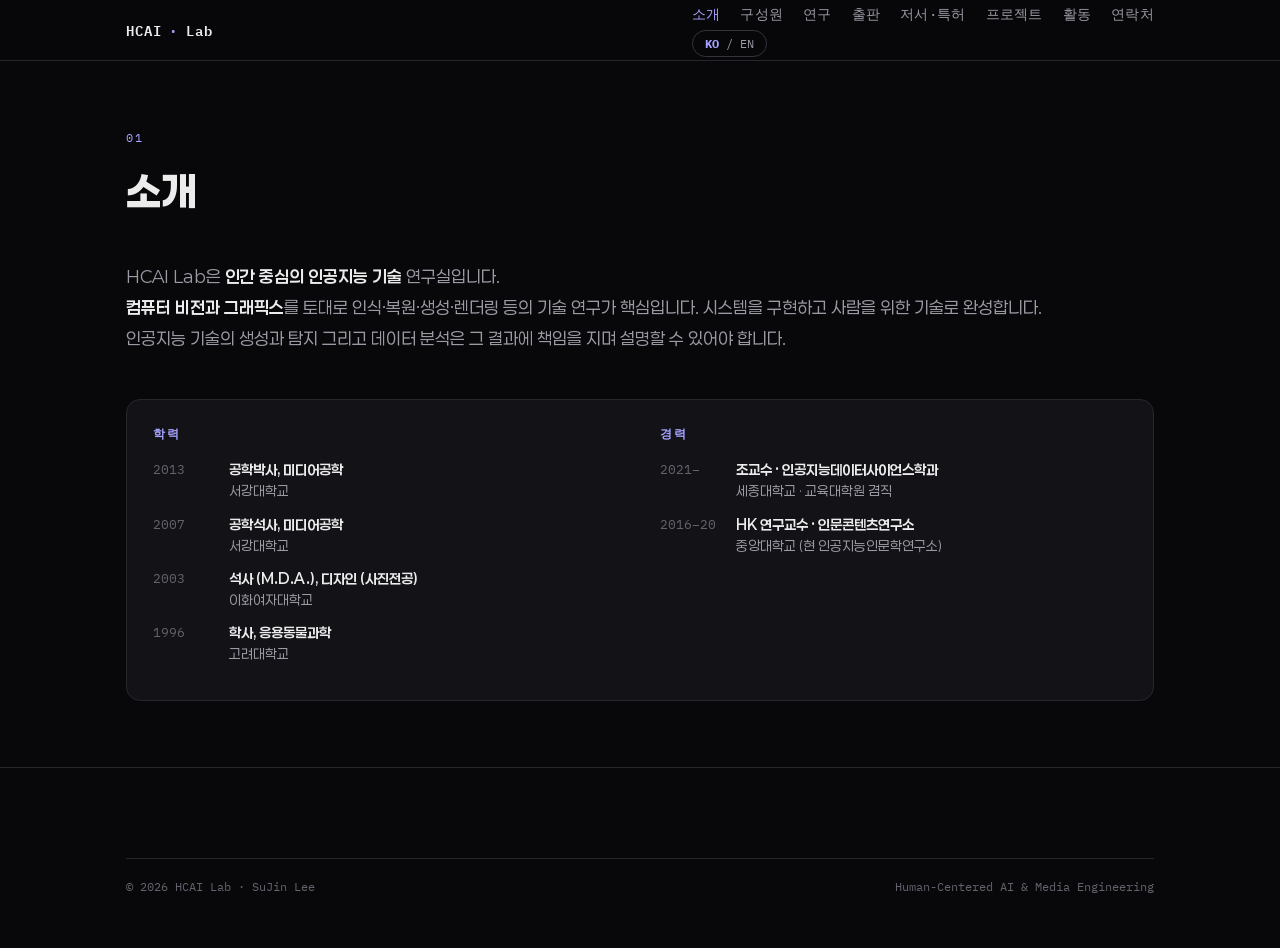
==== about.html @ 6c785769 "Add files via upload" ====
<!DOCTYPE html><html lang="ko"><head>
<meta charset="UTF-8"/><meta name="viewport" content="width=device-width, initial-scale=1.0"/>
<title>About · HCAI Lab — Human-Centered AI &amp; Media Engineering | 이수진 SuJin Lee</title>
<link rel="stylesheet" href="style.css"><meta name="description" content="HCAI Lab — Human-Centered AI & Media Engineering, Prof. SuJin Lee. Building human-centered technology with vision and graphics."/>
<link rel="preconnect" href="https://fonts.googleapis.com"><link rel="preconnect" href="https://fonts.gstatic.com" crossorigin>
<link href="https://fonts.googleapis.com/css2?family=IBM+Plex+Mono:wght@400;500;600&family=IBM+Plex+Sans:wght@400;500;600;700&family=IBM+Plex+Sans+KR:wght@400;500;700&display=swap" rel="stylesheet">
</head><body>
<header class="nav"><div class="wrap nav-inner">
 <a class="brand" href="index.html" style="text-decoration:none;color:inherit">HCAI<span>·</span>Lab</a>
 <div class="nav-right"><nav class="links" id="menu">
  <a href="about.html" data-ko="소개" data-en="About"></a>
  <a href="people.html" data-ko="구성원" data-en="People"></a>
  <a href="research.html" data-ko="연구" data-en="Research"></a>
  <a href="publications.html" data-ko="출판" data-en="Publications"></a>
  <a href="work.html" data-ko="저서·특허" data-en="Books·Patents"></a>
  <a href="projects.html" data-ko="프로젝트" data-en="Projects"></a>
  <a href="activity.html" data-ko="활동" data-en="Activity"></a>
  <a href="contact.html" data-ko="연락처" data-en="Contact"></a>
 </nav>
 <button class="langbtn" id="lang" onclick="toggleLang()"><b>KO</b> / EN</button>
 <button class="menu-toggle" onclick="document.getElementById('menu').classList.toggle('open')">☰</button>
 </div></div></header>
<main style="padding-top:24px"><section id="about"><div class="wrap">
 <div class="sec-head"><span class="sec-num">01</span><h2 data-ko="소개" data-en="About"></h2></div>
 <div class="about-grid"><div>
  <p data-ko="HCAI Lab은 <strong>인간 중심의 인공지능 기술</strong> 연구실입니다.<br><strong>컴퓨터 비전과 그래픽스</strong>를 토대로 인식·복원·생성·렌더링 등의 기술 연구가 핵심입니다. 시스템을 구현하고 사람을 위한 기술로 완성합니다.<br>인공지능 기술의 생성과 탐지 그리고 데이터 분석은 그 결과에 책임을 지며 설명할 수 있어야 합니다." data-en="HCAI Lab is a <strong>human-centered AI</strong> research lab.<br>Our core work is technical research in recognition, reconstruction, generation, and rendering, grounded in <strong>computer vision and graphics</strong>. We implement systems and develop them into technology for people.<br>AI for generation, detection, and data analysis must be accountable for its results and able to explain them."></p>
 </div>
 <aside class="cvbox">
  <div><h3 data-ko="학력" data-en="Education"></h3><div class="cv"><span class="cyr">2013</span><div><b data-ko="공학박사, 미디어공학" data-en="Ph.D., Media Engineering"></b><br><span class="cmut" data-ko="서강대학교" data-en="Sogang University"></span></div></div><div class="cv"><span class="cyr">2007</span><div><b data-ko="공학석사, 미디어공학" data-en="M.S., Media Engineering"></b><br><span class="cmut" data-ko="서강대학교" data-en="Sogang University"></span></div></div><div class="cv"><span class="cyr">2003</span><div><b data-ko="석사 (M.D.A.), 디자인 (사진전공)" data-en="M.D.A., Design (Photography)"></b><br><span class="cmut" data-ko="이화여자대학교" data-en="Ewha Womans University"></span></div></div><div class="cv"><span class="cyr">1996</span><div><b data-ko="학사, 응용동물과학" data-en="B.S., Applied Animal Science"></b><br><span class="cmut" data-ko="고려대학교" data-en="Korea University"></span></div></div></div>
  <div><h3 data-ko="경력" data-en="Appointments"></h3><div class="cv"><span class="cyr">2021–</span><div><b data-ko="조교수 · 인공지능데이터사이언스학과" data-en="Assistant Professor · AI &amp; Data Science"></b><br><span class="cmut" data-ko="세종대학교 · 교육대학원 겸직" data-en="Sejong University · joint w/ Grad. School of Education"></span></div></div><div class="cv"><span class="cyr">2016–20</span><div><b data-ko="HK 연구교수 · 인문콘텐츠연구소" data-en="HK Research Professor · Inst. for Humanities Content"></b><br><span class="cmut" data-ko="중앙대학교 (현 인공지능인문학연구소)" data-en="Chung-Ang University"></span></div></div></div>
 </aside></div>
</div></section></main>
<footer><div class="wrap"><div class="foot-note"><span>© <span id="yr"></span> HCAI Lab · SuJin Lee</span><span>Human-Centered AI &amp; Media Engineering</span></div></div></footer>
<script src="script.js"></script></body></html>
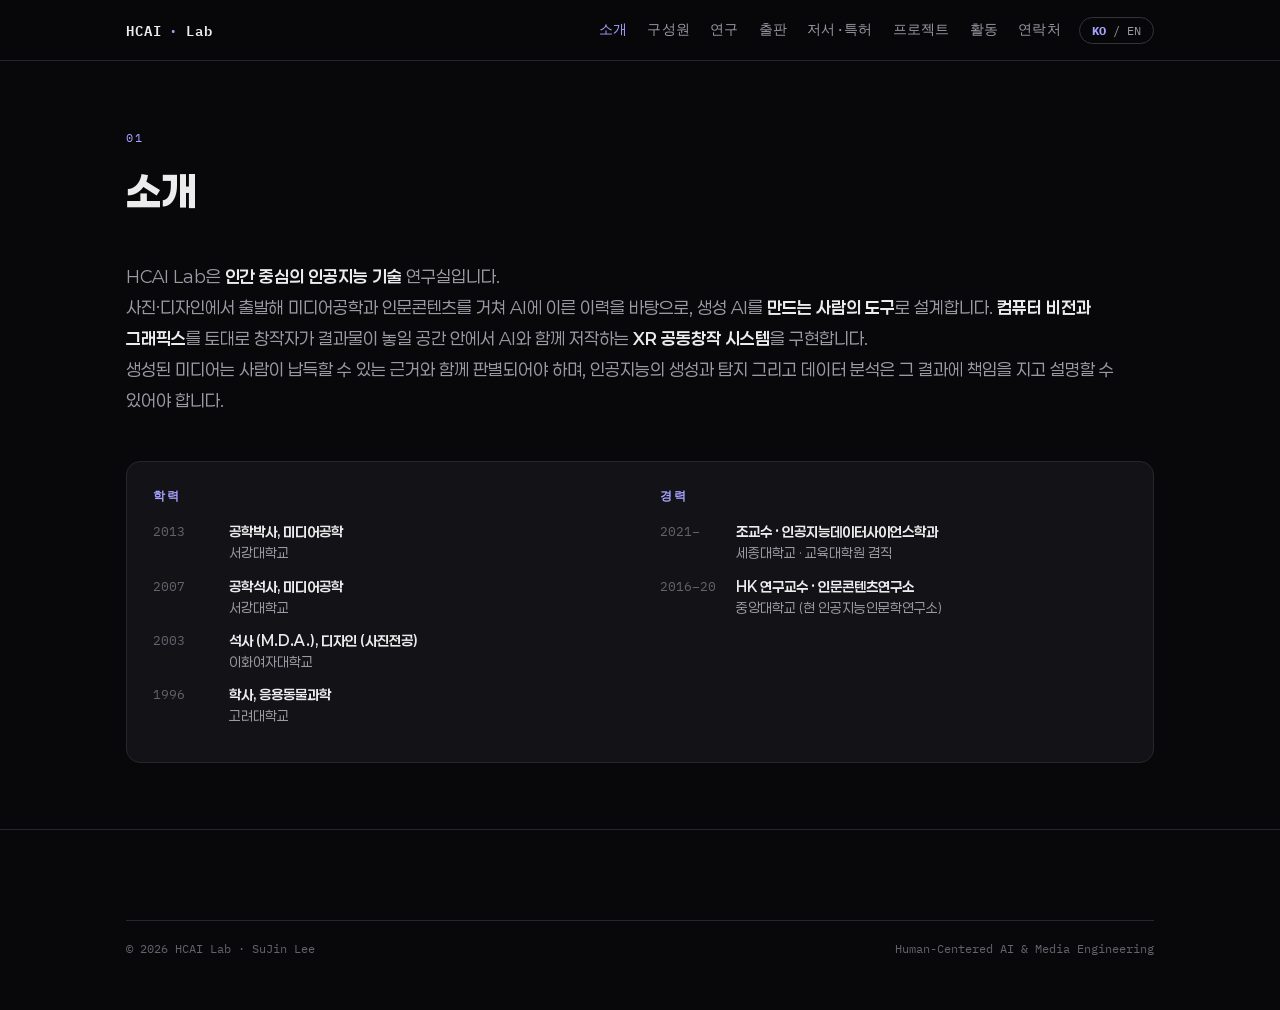
==== commit 5af180d6: "Add files via upload" ====
--- a/about.html
+++ b/about.html
@@ -23,7 +23,7 @@
 <main style="padding-top:24px"><section id="about"><div class="wrap">
  <div class="sec-head"><span class="sec-num">01</span><h2 data-ko="소개" data-en="About"></h2></div>
  <div class="about-grid"><div>
-  <p data-ko="HCAI Lab은 <strong>인간 중심의 인공지능 기술</strong> 연구실입니다.<br><strong>컴퓨터 비전과 그래픽스</strong>를 토대로 인식·복원·생성·렌더링 등의 기술 연구가 핵심입니다. 시스템을 구현하고 사람을 위한 기술로 완성합니다.<br>인공지능 기술의 생성과 탐지 그리고 데이터 분석은 그 결과에 책임을 지며 설명할 수 있어야 합니다." data-en="HCAI Lab is a <strong>human-centered AI</strong> research lab.<br>Our core work is technical research in recognition, reconstruction, generation, and rendering, grounded in <strong>computer vision and graphics</strong>. We implement systems and develop them into technology for people.<br>AI for generation, detection, and data analysis must be accountable for its results and able to explain them."></p>
+  <p data-ko="HCAI Lab은 <strong>인간 중심의 인공지능 기술</strong> 연구실입니다.<br>사진·디자인에서 출발해 미디어공학과 인문콘텐츠를 거쳐 AI에 이른 이력을 바탕으로, 생성 AI를 <strong>만드는 사람의 도구</strong>로 설계합니다. <strong>컴퓨터 비전과 그래픽스</strong>를 토대로 창작자가 결과물이 놓일 공간 안에서 AI와 함께 저작하는 <strong>XR 공동창작 시스템</strong>을 구현합니다.<br>생성된 미디어는 사람이 납득할 수 있는 근거와 함께 판별되어야 하며, 인공지능의 생성과 탐지 그리고 데이터 분석은 그 결과에 책임을 지고 설명할 수 있어야 합니다." data-en="HCAI Lab is a <strong>human-centered AI</strong> research lab.<br>Drawing on a path from photography and design through media engineering and humanities content to AI, we design generative AI as <strong>a tool for people who make things</strong>. Grounded in <strong>computer vision and graphics</strong>, we build <strong>XR co-creation systems</strong> in which creators author with AI inside the space where the result will live.<br>Generated media should be judged with evidence people can understand; AI for generation, detection, and data analysis must be accountable for its results and able to explain them."></p>
  </div>
  <aside class="cvbox">
   <div><h3 data-ko="학력" data-en="Education"></h3><div class="cv"><span class="cyr">2013</span><div><b data-ko="공학박사, 미디어공학" data-en="Ph.D., Media Engineering"></b><br><span class="cmut" data-ko="서강대학교" data-en="Sogang University"></span></div></div><div class="cv"><span class="cyr">2007</span><div><b data-ko="공학석사, 미디어공학" data-en="M.S., Media Engineering"></b><br><span class="cmut" data-ko="서강대학교" data-en="Sogang University"></span></div></div><div class="cv"><span class="cyr">2003</span><div><b data-ko="석사 (M.D.A.), 디자인 (사진전공)" data-en="M.D.A., Design (Photography)"></b><br><span class="cmut" data-ko="이화여자대학교" data-en="Ewha Womans University"></span></div></div><div class="cv"><span class="cyr">1996</span><div><b data-ko="학사, 응용동물과학" data-en="B.S., Applied Animal Science"></b><br><span class="cmut" data-ko="고려대학교" data-en="Korea University"></span></div></div></div>
--- a/style.css
+++ b/style.css
@@ -21,6 +21,7 @@
 
 header.nav{position:sticky;top:0;z-index:50;background:rgba(8,8,10,.82);backdrop-filter:saturate(160%) blur(12px);border-bottom:1px solid var(--line);}
 .nav-inner{display:flex;align-items:center;justify-content:space-between;height:60px;}
+.nav-right{display:flex;align-items:center;gap:18px;}
 .brand{font-family:var(--mono);font-weight:600;letter-spacing:.06em;font-size:14px;color:var(--ink);}
 .brand span{color:var(--vio);}
 nav.links{display:flex;gap:20px;align-items:center;}
@@ -207,3 +208,7 @@
 
 .links a.active{color:var(--vio);}
 main section{padding-top:36px;}
+
+/* authorship roles */
+.pmeta .role{color:var(--vio);margin-left:8px;font-weight:600;}
+.role-legend{font-family:var(--mono);font-size:12px;color:var(--faint);margin:-6px 0 18px;}
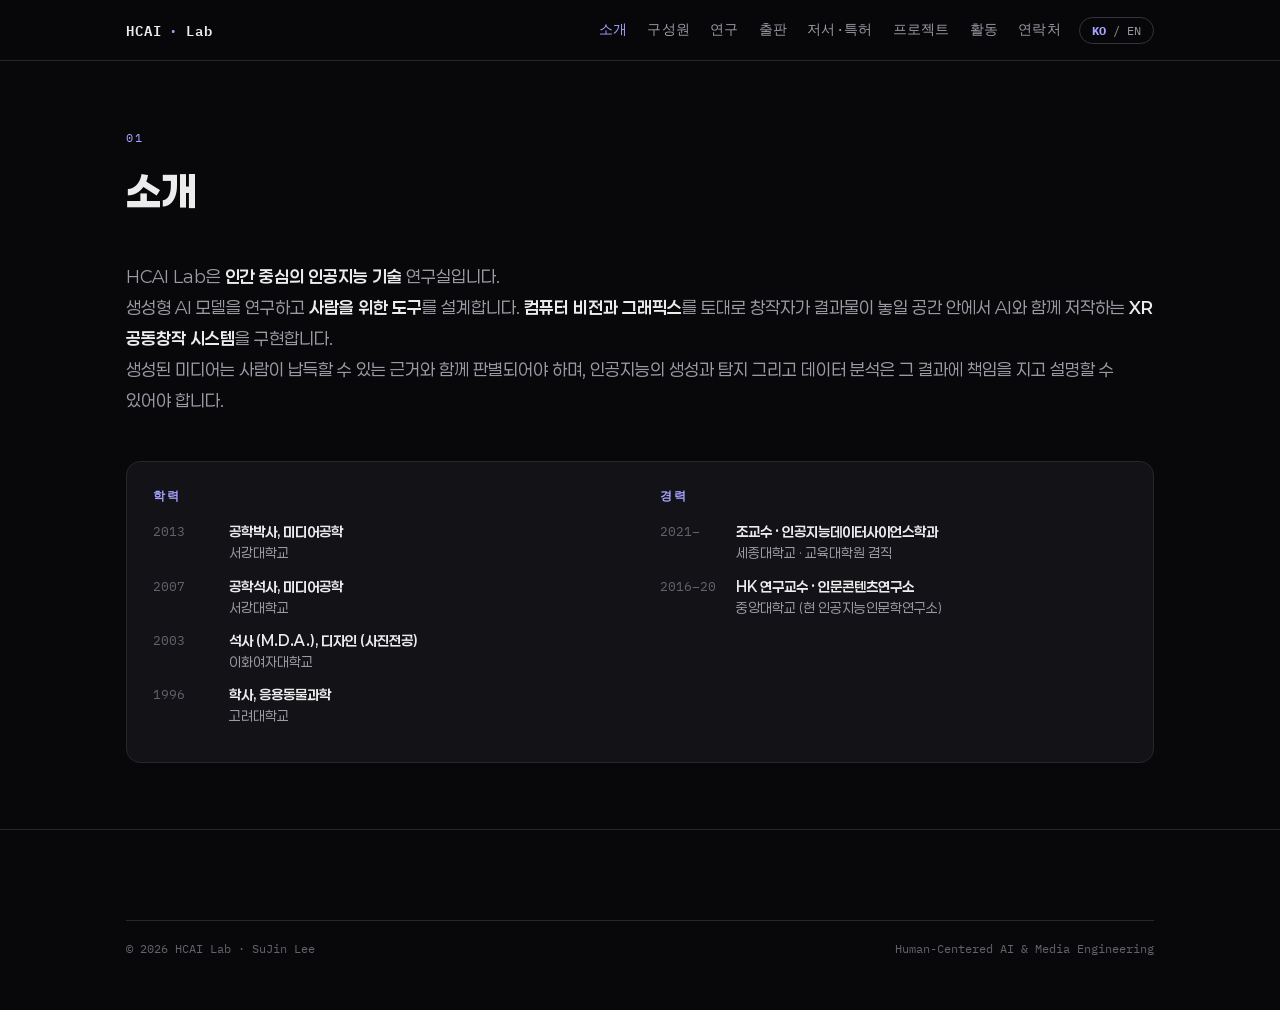
==== commit e702e0ea: "about.html 업데이트" ====
--- a/about.html
+++ b/about.html
@@ -23,7 +23,7 @@
 <main style="padding-top:24px"><section id="about"><div class="wrap">
  <div class="sec-head"><span class="sec-num">01</span><h2 data-ko="소개" data-en="About"></h2></div>
  <div class="about-grid"><div>
-  <p data-ko="HCAI Lab은 <strong>인간 중심의 인공지능 기술</strong> 연구실입니다.<br>사진·디자인에서 출발해 미디어공학과 인문콘텐츠를 거쳐 AI에 이른 이력을 바탕으로, 생성 AI를 <strong>만드는 사람의 도구</strong>로 설계합니다. <strong>컴퓨터 비전과 그래픽스</strong>를 토대로 창작자가 결과물이 놓일 공간 안에서 AI와 함께 저작하는 <strong>XR 공동창작 시스템</strong>을 구현합니다.<br>생성된 미디어는 사람이 납득할 수 있는 근거와 함께 판별되어야 하며, 인공지능의 생성과 탐지 그리고 데이터 분석은 그 결과에 책임을 지고 설명할 수 있어야 합니다." data-en="HCAI Lab is a <strong>human-centered AI</strong> research lab.<br>Drawing on a path from photography and design through media engineering and humanities content to AI, we design generative AI as <strong>a tool for people who make things</strong>. Grounded in <strong>computer vision and graphics</strong>, we build <strong>XR co-creation systems</strong> in which creators author with AI inside the space where the result will live.<br>Generated media should be judged with evidence people can understand; AI for generation, detection, and data analysis must be accountable for its results and able to explain them."></p>
+  <p data-ko="HCAI Lab은 <strong>인간 중심의 인공지능 기술</strong> 연구실입니다.<br>생성형 AI 모델을 연구하고 <strong>사람을 위한 도구</strong>를 설계합니다. <strong>컴퓨터 비전과 그래픽스</strong>를 토대로 창작자가 결과물이 놓일 공간 안에서 AI와 함께 저작하는 <strong>XR 공동창작 시스템</strong>을 구현합니다.<br>생성된 미디어는 사람이 납득할 수 있는 근거와 함께 판별되어야 하며, 인공지능의 생성과 탐지 그리고 데이터 분석은 그 결과에 책임을 지고 설명할 수 있어야 합니다." data-en="HCAI Lab is a <strong>human-centered AI</strong> research lab.<br>Drawing on a path from photography and design through media engineering and humanities content to AI, we design generative AI as <strong>a tool for people who make things</strong>. Grounded in <strong>computer vision and graphics</strong>, we build <strong>XR co-creation systems</strong> in which creators author with AI inside the space where the result will live.<br>Generated media should be judged with evidence people can understand; AI for generation, detection, and data analysis must be accountable for its results and able to explain them."></p>
  </div>
  <aside class="cvbox">
   <div><h3 data-ko="학력" data-en="Education"></h3><div class="cv"><span class="cyr">2013</span><div><b data-ko="공학박사, 미디어공학" data-en="Ph.D., Media Engineering"></b><br><span class="cmut" data-ko="서강대학교" data-en="Sogang University"></span></div></div><div class="cv"><span class="cyr">2007</span><div><b data-ko="공학석사, 미디어공학" data-en="M.S., Media Engineering"></b><br><span class="cmut" data-ko="서강대학교" data-en="Sogang University"></span></div></div><div class="cv"><span class="cyr">2003</span><div><b data-ko="석사 (M.D.A.), 디자인 (사진전공)" data-en="M.D.A., Design (Photography)"></b><br><span class="cmut" data-ko="이화여자대학교" data-en="Ewha Womans University"></span></div></div><div class="cv"><span class="cyr">1996</span><div><b data-ko="학사, 응용동물과학" data-en="B.S., Applied Animal Science"></b><br><span class="cmut" data-ko="고려대학교" data-en="Korea University"></span></div></div></div>
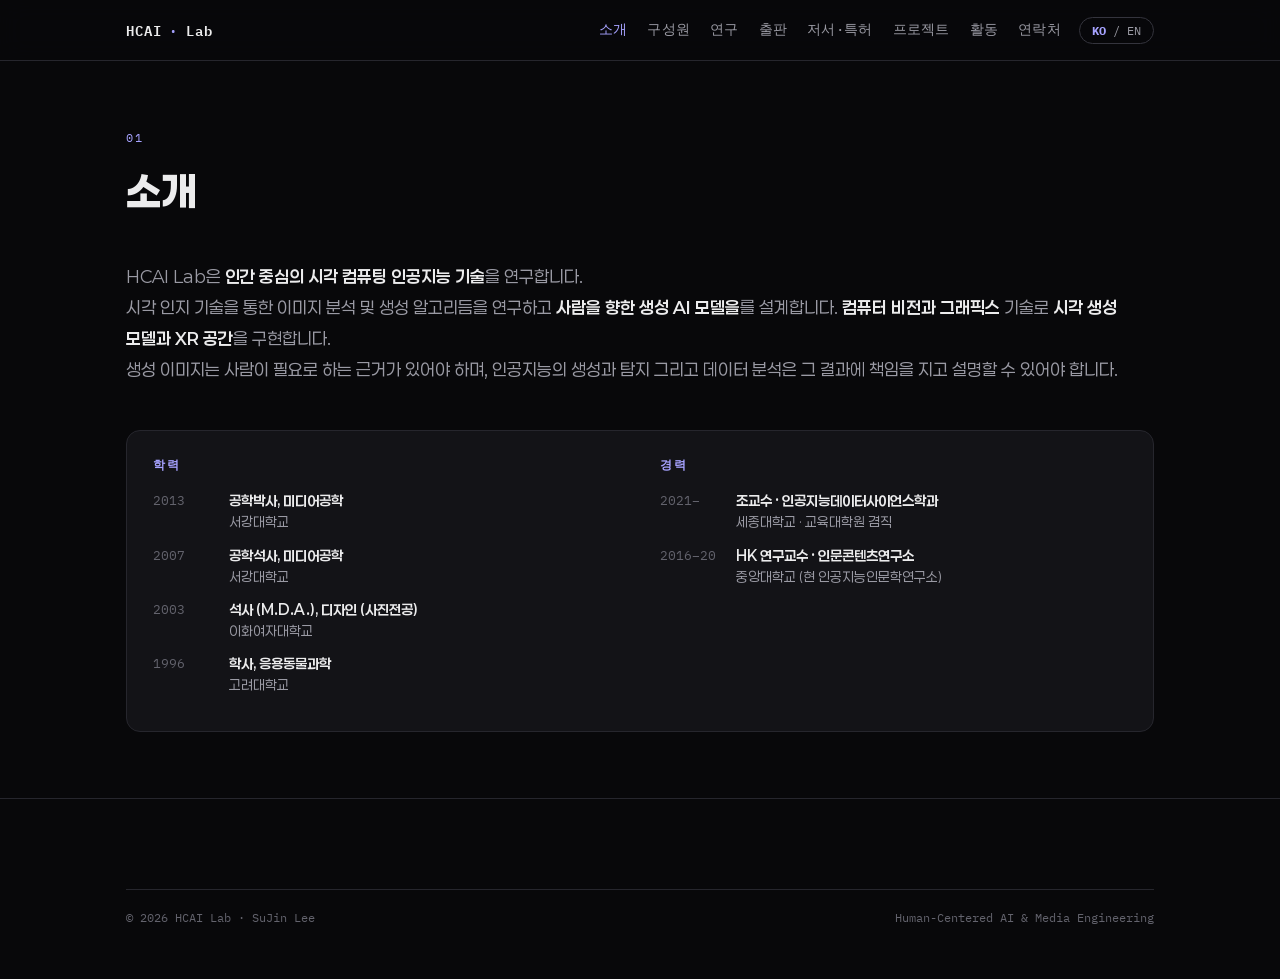
==== commit eaf5d082: "Revise HCAI Lab description in about.html Updated the description of HCAI Lab to focus on human-cent" ====
--- a/about.html
+++ b/about.html
@@ -23,7 +23,7 @@
 <main style="padding-top:24px"><section id="about"><div class="wrap">
  <div class="sec-head"><span class="sec-num">01</span><h2 data-ko="소개" data-en="About"></h2></div>
  <div class="about-grid"><div>
-  <p data-ko="HCAI Lab은 <strong>인간 중심의 인공지능 기술</strong> 연구실입니다.<br>생성형 AI 모델을 연구하고 <strong>사람을 위한 도구</strong>를 설계합니다. <strong>컴퓨터 비전과 그래픽스</strong>를 토대로 창작자가 결과물이 놓일 공간 안에서 AI와 함께 저작하는 <strong>XR 공동창작 시스템</strong>을 구현합니다.<br>생성된 미디어는 사람이 납득할 수 있는 근거와 함께 판별되어야 하며, 인공지능의 생성과 탐지 그리고 데이터 분석은 그 결과에 책임을 지고 설명할 수 있어야 합니다." data-en="HCAI Lab is a <strong>human-centered AI</strong> research lab.<br>Drawing on a path from photography and design through media engineering and humanities content to AI, we design generative AI as <strong>a tool for people who make things</strong>. Grounded in <strong>computer vision and graphics</strong>, we build <strong>XR co-creation systems</strong> in which creators author with AI inside the space where the result will live.<br>Generated media should be judged with evidence people can understand; AI for generation, detection, and data analysis must be accountable for its results and able to explain them."></p>
+  <p data-ko="HCAI Lab은 <strong>인간 중심의 시각 컴퓨팅 인공지능 기술</strong>을 연구합니다.<br>시각 인지 기술을 통한 이미지 분석 및 생성 알고리듬을 연구하고 <strong>사람을 향한 생성 AI 모델을</strong>를 설계합니다. <strong>컴퓨터 비전과 그래픽스</strong> 기술로 <strong>시각 생성 모델과 XR 공간</strong>을 구현합니다.<br>생성 이미지는 사람이 필요로 하는 근거가 있어야 하며, 인공지능의 생성과 탐지 그리고 데이터 분석은 그 결과에 책임을 지고 설명할 수 있어야 합니다." data-en="HCAI Lab is a <strong>human-centered AI</strong> research lab.<br>Drawing on a path from photography and design through media engineering and humanities content to AI, we design generative AI as <strong>a tool for people who make things</strong>. Grounded in <strong>computer vision and graphics</strong>, we build <strong>XR co-creation systems</strong> in which creators author with AI inside the space where the result will live.<br>Generated media should be judged with evidence people can understand; AI for generation, detection, and data analysis must be accountable for its results and able to explain them."></p>
  </div>
  <aside class="cvbox">
   <div><h3 data-ko="학력" data-en="Education"></h3><div class="cv"><span class="cyr">2013</span><div><b data-ko="공학박사, 미디어공학" data-en="Ph.D., Media Engineering"></b><br><span class="cmut" data-ko="서강대학교" data-en="Sogang University"></span></div></div><div class="cv"><span class="cyr">2007</span><div><b data-ko="공학석사, 미디어공학" data-en="M.S., Media Engineering"></b><br><span class="cmut" data-ko="서강대학교" data-en="Sogang University"></span></div></div><div class="cv"><span class="cyr">2003</span><div><b data-ko="석사 (M.D.A.), 디자인 (사진전공)" data-en="M.D.A., Design (Photography)"></b><br><span class="cmut" data-ko="이화여자대학교" data-en="Ewha Womans University"></span></div></div><div class="cv"><span class="cyr">1996</span><div><b data-ko="학사, 응용동물과학" data-en="B.S., Applied Animal Science"></b><br><span class="cmut" data-ko="고려대학교" data-en="Korea University"></span></div></div></div>
@@ -31,4 +31,4 @@
  </aside></div>
 </div></section></main>
 <footer><div class="wrap"><div class="foot-note"><span>© <span id="yr"></span> HCAI Lab · SuJin Lee</span><span>Human-Centered AI &amp; Media Engineering</span></div></div></footer>
-<script src="script.js"></script></body></html>+<script src="script.js"></script></body></html>
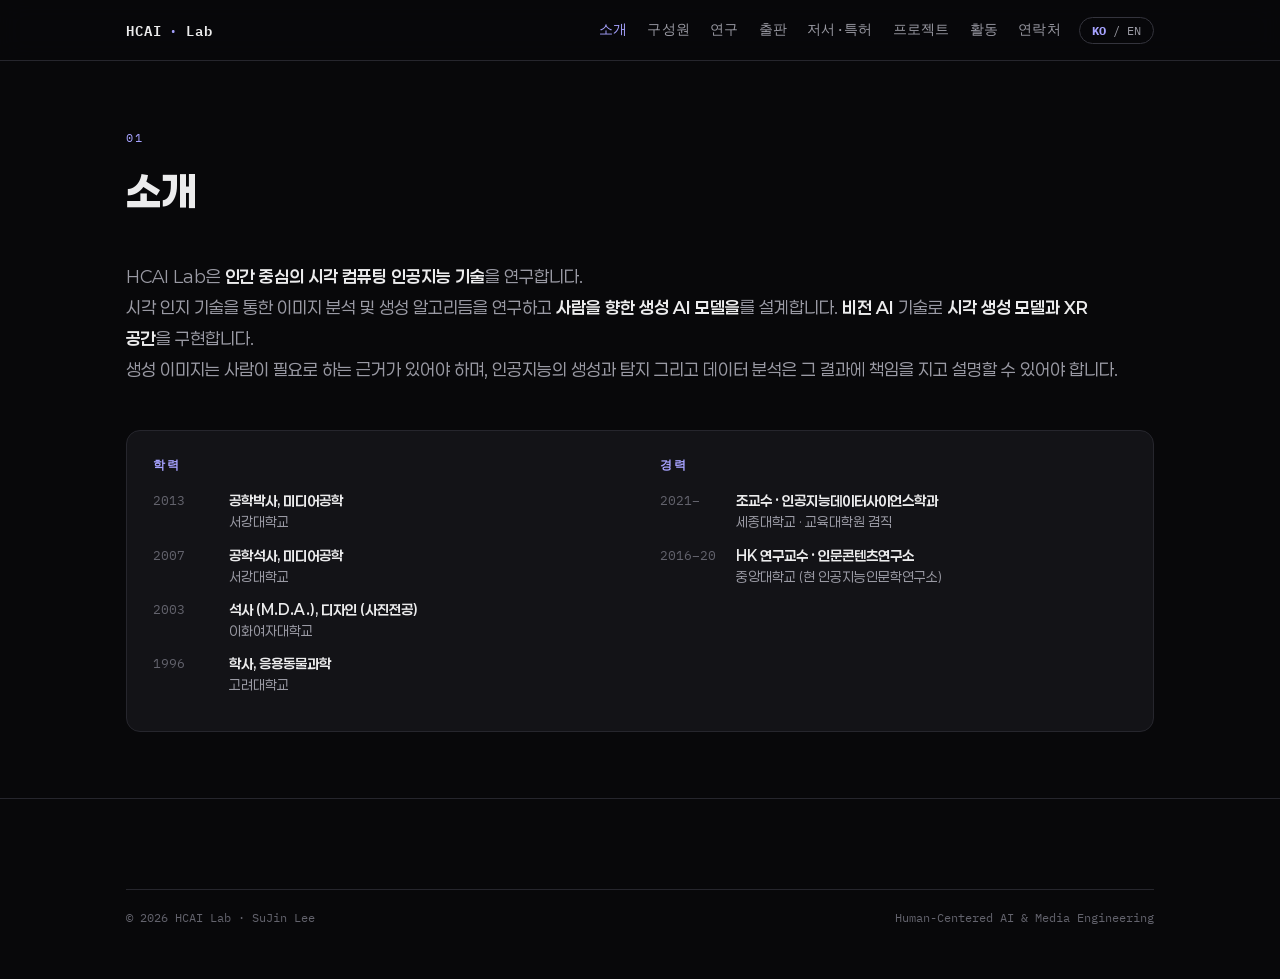
==== commit f69b5e91: "Update about section with new content" ====
--- a/about.html
+++ b/about.html
@@ -23,7 +23,8 @@
 <main style="padding-top:24px"><section id="about"><div class="wrap">
  <div class="sec-head"><span class="sec-num">01</span><h2 data-ko="소개" data-en="About"></h2></div>
  <div class="about-grid"><div>
-  <p data-ko="HCAI Lab은 <strong>인간 중심의 시각 컴퓨팅 인공지능 기술</strong>을 연구합니다.<br>시각 인지 기술을 통한 이미지 분석 및 생성 알고리듬을 연구하고 <strong>사람을 향한 생성 AI 모델을</strong>를 설계합니다. <strong>컴퓨터 비전과 그래픽스</strong> 기술로 <strong>시각 생성 모델과 XR 공간</strong>을 구현합니다.<br>생성 이미지는 사람이 필요로 하는 근거가 있어야 하며, 인공지능의 생성과 탐지 그리고 데이터 분석은 그 결과에 책임을 지고 설명할 수 있어야 합니다." data-en="HCAI Lab is a <strong>human-centered AI</strong> research lab.<br>Drawing on a path from photography and design through media engineering and humanities content to AI, we design generative AI as <strong>a tool for people who make things</strong>. Grounded in <strong>computer vision and graphics</strong>, we build <strong>XR co-creation systems</strong> in which creators author with AI inside the space where the result will live.<br>Generated media should be judged with evidence people can understand; AI for generation, detection, and data analysis must be accountable for its results and able to explain them."></p>
+  <p data-ko="HCAI Lab은 <strong>인간 중심의 시각 컴퓨팅 인공지능 기술</strong>을 연구합니다.<br>시각 인지 기술을 통한 이미지 분석 및 생성 알고리듬을 연구하고 <strong>사람을 향한 생성 AI 모델을</strong>를 설계합니다.   
+   <strong>비전 AI</strong> 기술로 <strong>시각 생성 모델과 XR 공간</strong>을 구현합니다.<br>생성 이미지는 사람이 필요로 하는 근거가 있어야 하며, 인공지능의 생성과 탐지 그리고 데이터 분석은 그 결과에 책임을 지고 설명할 수 있어야 합니다." data-en="HCAI Lab is a <strong>human-centered AI</strong> research lab.<br>Drawing on a path from photography and design through media engineering and humanities content to AI, we design generative AI as <strong>a tool for people who make things</strong>. Grounded in <strong>computer vision and graphics</strong>, we build <strong>XR co-creation systems</strong> in which creators author with AI inside the space where the result will live.<br>Generated media should be judged with evidence people can understand; AI for generation, detection, and data analysis must be accountable for its results and able to explain them."></p>
  </div>
  <aside class="cvbox">
   <div><h3 data-ko="학력" data-en="Education"></h3><div class="cv"><span class="cyr">2013</span><div><b data-ko="공학박사, 미디어공학" data-en="Ph.D., Media Engineering"></b><br><span class="cmut" data-ko="서강대학교" data-en="Sogang University"></span></div></div><div class="cv"><span class="cyr">2007</span><div><b data-ko="공학석사, 미디어공학" data-en="M.S., Media Engineering"></b><br><span class="cmut" data-ko="서강대학교" data-en="Sogang University"></span></div></div><div class="cv"><span class="cyr">2003</span><div><b data-ko="석사 (M.D.A.), 디자인 (사진전공)" data-en="M.D.A., Design (Photography)"></b><br><span class="cmut" data-ko="이화여자대학교" data-en="Ewha Womans University"></span></div></div><div class="cv"><span class="cyr">1996</span><div><b data-ko="학사, 응용동물과학" data-en="B.S., Applied Animal Science"></b><br><span class="cmut" data-ko="고려대학교" data-en="Korea University"></span></div></div></div>
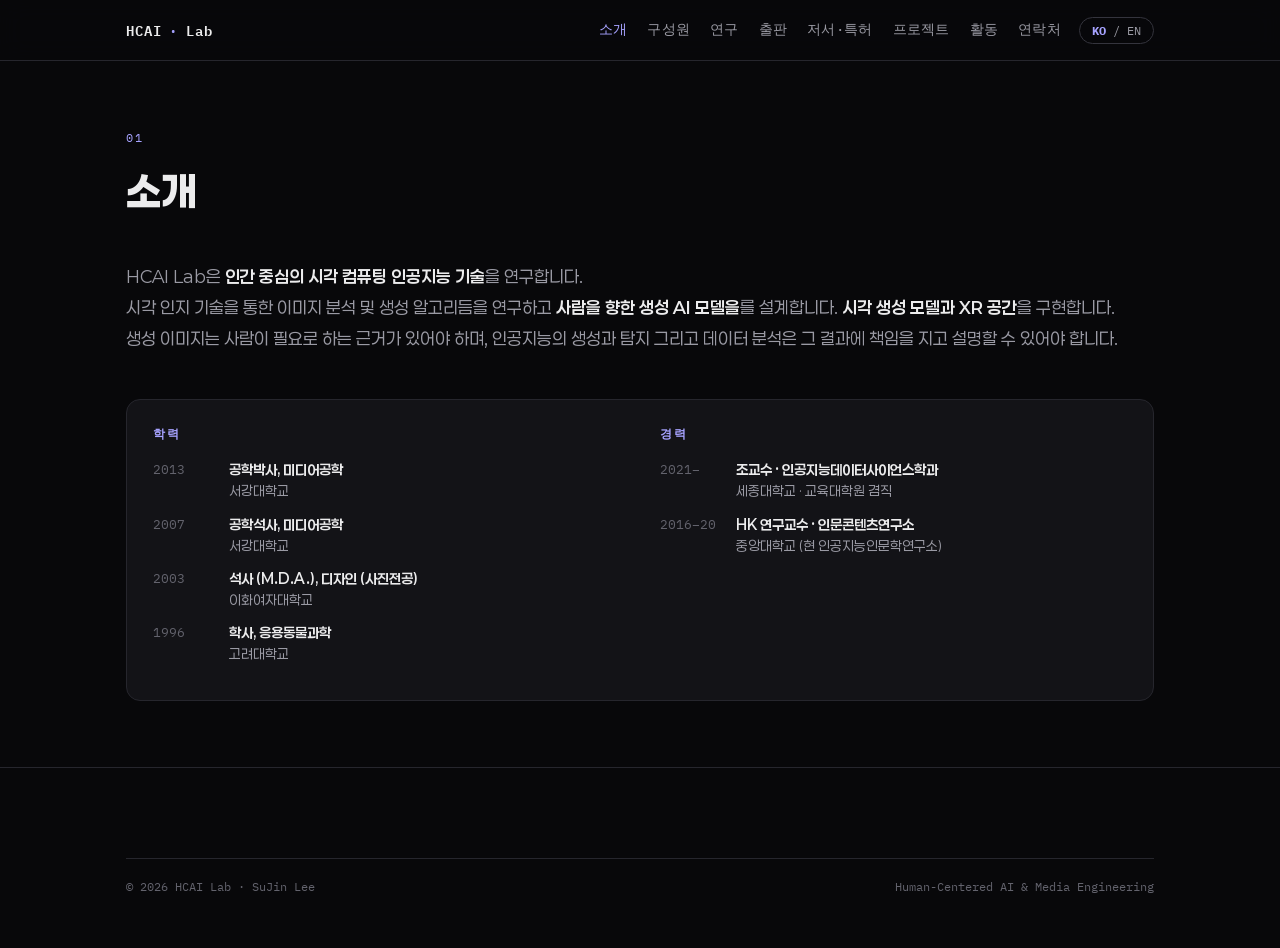
==== commit ec50a7f7: "Update about section with new content" ====
--- a/about.html
+++ b/about.html
@@ -24,7 +24,7 @@
  <div class="sec-head"><span class="sec-num">01</span><h2 data-ko="소개" data-en="About"></h2></div>
  <div class="about-grid"><div>
   <p data-ko="HCAI Lab은 <strong>인간 중심의 시각 컴퓨팅 인공지능 기술</strong>을 연구합니다.<br>시각 인지 기술을 통한 이미지 분석 및 생성 알고리듬을 연구하고 <strong>사람을 향한 생성 AI 모델을</strong>를 설계합니다.   
-   <strong>비전 AI</strong> 기술로 <strong>시각 생성 모델과 XR 공간</strong>을 구현합니다.<br>생성 이미지는 사람이 필요로 하는 근거가 있어야 하며, 인공지능의 생성과 탐지 그리고 데이터 분석은 그 결과에 책임을 지고 설명할 수 있어야 합니다." data-en="HCAI Lab is a <strong>human-centered AI</strong> research lab.<br>Drawing on a path from photography and design through media engineering and humanities content to AI, we design generative AI as <strong>a tool for people who make things</strong>. Grounded in <strong>computer vision and graphics</strong>, we build <strong>XR co-creation systems</strong> in which creators author with AI inside the space where the result will live.<br>Generated media should be judged with evidence people can understand; AI for generation, detection, and data analysis must be accountable for its results and able to explain them."></p>
+    <strong>시각 생성 모델과 XR 공간</strong>을 구현합니다.<br>생성 이미지는 사람이 필요로 하는 근거가 있어야 하며, 인공지능의 생성과 탐지 그리고 데이터 분석은 그 결과에 책임을 지고 설명할 수 있어야 합니다." data-en="HCAI Lab is a <strong>human-centered AI</strong> research lab.<br>Drawing on a path from photography and design through media engineering and humanities content to AI, we design generative AI as <strong>a tool for people who make things</strong>. Grounded in <strong>computer vision and graphics</strong>, we build <strong>XR co-creation systems</strong> in which creators author with AI inside the space where the result will live.<br>Generated media should be judged with evidence people can understand; AI for generation, detection, and data analysis must be accountable for its results and able to explain them."></p>
  </div>
  <aside class="cvbox">
   <div><h3 data-ko="학력" data-en="Education"></h3><div class="cv"><span class="cyr">2013</span><div><b data-ko="공학박사, 미디어공학" data-en="Ph.D., Media Engineering"></b><br><span class="cmut" data-ko="서강대학교" data-en="Sogang University"></span></div></div><div class="cv"><span class="cyr">2007</span><div><b data-ko="공학석사, 미디어공학" data-en="M.S., Media Engineering"></b><br><span class="cmut" data-ko="서강대학교" data-en="Sogang University"></span></div></div><div class="cv"><span class="cyr">2003</span><div><b data-ko="석사 (M.D.A.), 디자인 (사진전공)" data-en="M.D.A., Design (Photography)"></b><br><span class="cmut" data-ko="이화여자대학교" data-en="Ewha Womans University"></span></div></div><div class="cv"><span class="cyr">1996</span><div><b data-ko="학사, 응용동물과학" data-en="B.S., Applied Animal Science"></b><br><span class="cmut" data-ko="고려대학교" data-en="Korea University"></span></div></div></div>
